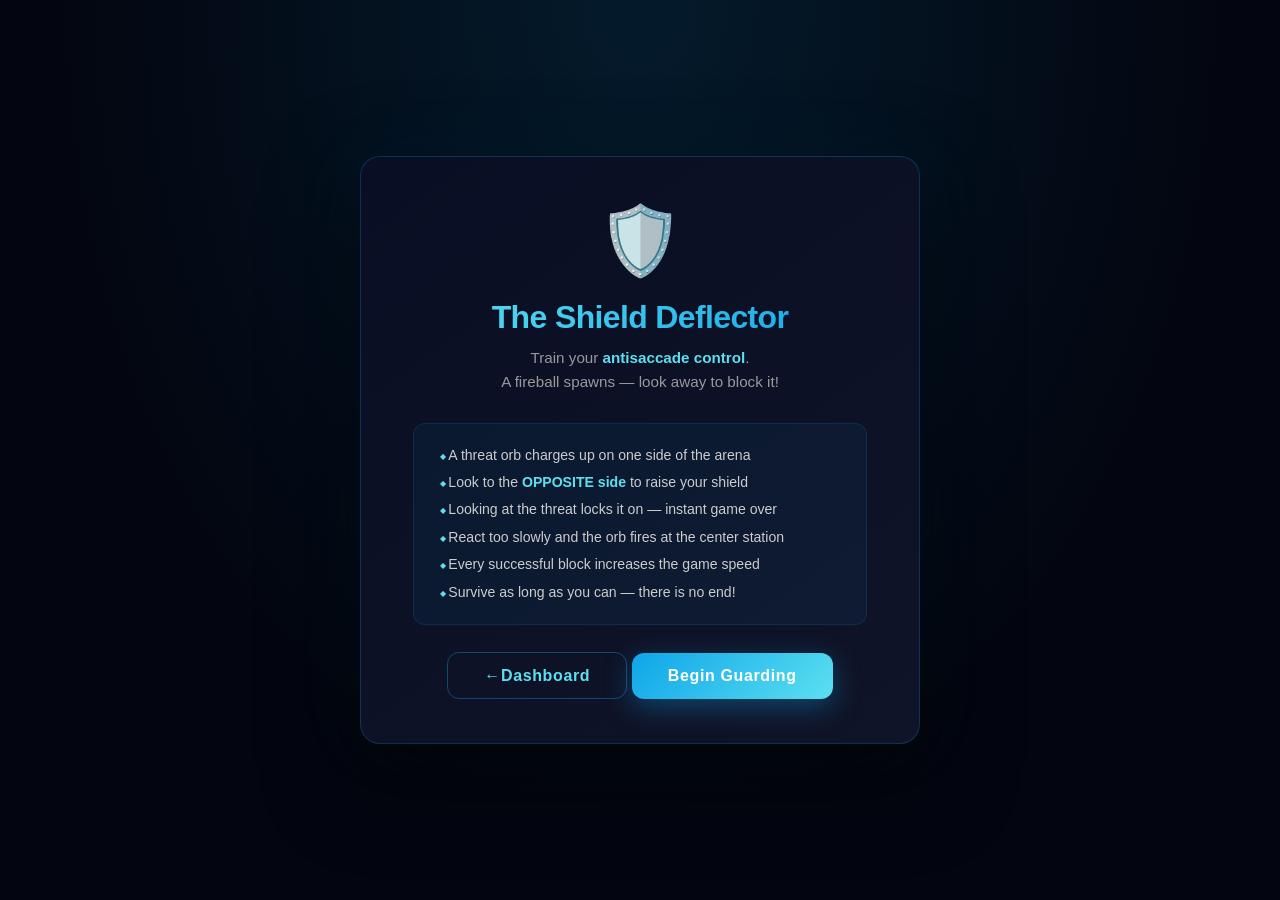
==== antisaccade-game.html @ 62e2c8c9 "Initial commit: NeuroGaze eye tracking app" ====
<!DOCTYPE html>
<html lang="en">
<head>
  <meta charset="UTF-8" />
  <meta name="viewport" content="width=device-width, initial-scale=1.0" />
  <title>The Shield Deflector — NeuroGaze</title>
  <script src="js/webgazer.js"></script>
  <link rel="stylesheet" href="css/antisaccade-game.css">

</head>
<body>

<!-- Optional gaze dot -->
<div id="gaze-dot"></div>

<!-- Screen overlays -->
<div id="fail-flash"></div>
<div id="success-flash"></div>

<!-- Floating labels -->
<div id="combo-label"></div>
<div id="speedup-label">⚡ FASTER!</div>

<!-- INTRO -->
<div id="screen-intro" class="screen active">
  <div class="intro-card">
    <div class="intro-icon">🛡️</div>
    <div class="intro-title">The Shield Deflector</div>
    <div class="intro-subtitle">
      Train your <strong style="color:#5ce0f0">antisaccade control</strong>.<br>
      A fireball spawns — look away to block it!
    </div>
    <ul class="intro-rules">
      <li>A threat orb charges up on one side of the arena</li>
      <li>Look to the <strong style="color:#5ce0f0">OPPOSITE side</strong> to raise your shield</li>
      <li>Looking at the threat locks it on — instant game over</li>
      <li>React too slowly and the orb fires at the center station</li>
      <li>Every successful block increases the game speed</li>
      <li>Survive as long as you can — there is no end!</li>
    </ul>
    <a href="dashboard.html" class="btn btn-ghost" style="margin-top:8px;">&#8592;Dashboard</a>
    <button class="btn" id="btn-start">Begin Guarding</button>
  </div>
</div>

<!-- CALIBRATING  -->
<div id="screen-calibrating" class="screen">
  <div class="cal-spinner"></div>
  <div class="cal-msg" id="cal-msg">Initialising eye tracker…</div>
</div>

<!-- GAME -->
<div id="screen-game" class="screen">

  <!-- HUD -->
  <div class="sdf-hud">
    <div class="hud-item">
      <span class="hud-label">Blocks</span>
      <span class="hud-value accent" id="hud-score">0</span>
    </div>
    <div class="hud-item">
      <span class="hud-label">Streak</span>
      <span class="hud-value" id="hud-streak">0</span>
    </div>
    <div class="hud-item">
      <span class="hud-label">Speed</span>
      <span class="hud-value" id="hud-speed">1.0×</span>
    </div>
    <div class="hud-item">
      <span class="hud-label">Best</span>
      <span class="hud-value accent" id="hud-best">0</span>
    </div>
  </div>

  <!-- Arena -->
  <div id="sdf-arena">

    <!-- Left shield with threat orb slot -->
    <div class="shield-zone" id="shield-left">
      <div class="shield-ring-outer" id="ring-outer-left"></div>
      <div class="shield-ring-mid"   id="ring-mid-left"></div>
      <div class="shield-disc"       id="disc-left"></div>
      <div class="zone-orb"          id="orb-left"></div>
      <div class="shield-glyph">🛡</div>
      <div class="shield-label">Shield L</div>
    </div>

    <!-- Center station with reaction timer ring -->
    <div id="center-station">
      <svg id="timer-svg" viewBox="0 0 92 92">
        <circle cx="46" cy="46" r="40"
          fill="none" stroke="rgba(255,255,255,0.04)" stroke-width="4"/>
        <circle id="timer-ring" cx="46" cy="46" r="40"
          fill="none" stroke="#5ce0f0" stroke-width="4"
          stroke-linecap="round"
          stroke-dasharray="251.3"
          stroke-dashoffset="0"
          transform="rotate(-90 46 46)"/>
      </svg>
      <div id="station-core"></div>
    </div>

    <!-- Right shield with threat orb slot -->
    <div class="shield-zone" id="shield-right">
      <div class="shield-ring-outer" id="ring-outer-right"></div>
      <div class="shield-ring-mid"   id="ring-mid-right"></div>
      <div class="shield-disc"       id="disc-right"></div>
      <div class="zone-orb"          id="orb-right"></div>
      <div class="shield-glyph">🛡</div>
      <div class="shield-label">Shield R</div>
    </div>

  </div><!-- /sdf-arena -->

  <!-- LOOK LEFT / LOOK RIGHT hint -->
  <div id="direction-label"></div>

</div><!-- /screen-game -->

<!-- ███████████  GAME-OVER  ████████████████████████████████ -->
<div id="screen-gameover" class="screen">
  <div class="go-card">
    <div class="go-icon" id="go-icon">💥</div>
    <div class="go-title">Shield Broken!</div>
    <div class="go-reason" id="go-reason">The fireball slipped through</div>
    <div class="go-sub" id="go-sub"></div>
    <div class="go-scores">
      <div class="score-pill">
        <strong id="go-score">0</strong>
        Total Blocks
      </div>
      <div class="score-pill streak">
        <strong id="go-streak">0</strong>
        Best Streak
      </div>
      <div class="score-pill highlight">
        <strong id="go-best">0</strong>
        All-Time Best
      </div>
    </div>
    <div class="btn-row">
      <button class="btn" id="btn-retry">Try Again</button>
      <button class="btn btn-ghost" id="btn-menu">← Menu</button>
    </div>
  </div>
</div>

<script src="js/settings-panel.js"></script>
<script src="js/antisaccade-game.js"></script>
</body>
</html>
---- css/antisaccade-game.css ----
/* ── Reset & Base ──────────────────────────────────────── */
    *, *::before, *::after { box-sizing: border-box; margin: 0; padding: 0; }

    body {
      background: #030610;
      color: #e0e0e0;
      font-family: -apple-system, BlinkMacSystemFont, 'Segoe UI', Roboto, 'Helvetica Neue', Arial, sans-serif;
      min-height: 100vh;
      overflow: hidden;
      user-select: none;
    }

    /* ── Screen system ────────────────────────────────────── */
    .screen { display: none; position: fixed; inset: 0; }
    .screen.active { display: flex; }

    /* ────────────────────────────────────────────────────────
       INTRO SCREEN
    ──────────────────────────────────────────────────────── */
    #screen-intro {
      flex-direction: column;
      align-items: center;
      justify-content: center;
      background: radial-gradient(ellipse at 50% 0%, rgba(14,165,233,0.13) 0%, transparent 65%), #030610;
    }

    .intro-card {
      background: linear-gradient(145deg, #0a0e24, #101428);
      border: 1px solid rgba(14,165,233,0.22);
      border-radius: 20px;
      padding: 44px 52px;
      max-width: 560px;
      width: 90%;
      text-align: center;
      box-shadow: 0 30px 90px rgba(0,0,0,0.65), 0 0 80px rgba(14,165,233,0.06);
      max-height: 95vh;
      overflow-y: auto;
    }

    .intro-icon { font-size: 68px; margin-bottom: 18px; }

    .intro-title {
      font-size: 2rem;
      font-weight: 800;
      background: linear-gradient(135deg, #5ce0f0 0%, #0ea5e9 100%);
      -webkit-background-clip: text;
      -webkit-text-fill-color: transparent;
      background-clip: text;
      margin-bottom: 10px;
      letter-spacing: -0.02em;
    }

    .intro-subtitle {
      font-size: 0.95rem;
      color: #999;
      margin-bottom: 28px;
      line-height: 1.6;
    }

    .intro-rules {
      text-align: left;
      background: rgba(14,165,233,0.06);
      border: 1px solid rgba(14,165,233,0.14);
      border-radius: 12px;
      padding: 18px 22px;
      margin-bottom: 28px;
      font-size: 0.88rem;
      color: #ccc;
      line-height: 1.95;
    }
    .intro-rules li { list-style: none; padding-left: 4px; }
    .intro-rules li::before { content: '◆ '; color: #5ce0f0; font-size: 0.6em; vertical-align: middle; }

    /* ── Shared Buttons ───────────────────────────────────── */
    .btn {
      background: linear-gradient(135deg, #0ea5e9, #5ce0f0);
      border: none;
      border-radius: 12px;
      color: #fff;
      font-size: 1rem;
      font-weight: 700;
      padding: 14px 36px;
      cursor: pointer;
      letter-spacing: 0.04em;
      transition: opacity 0.18s, transform 0.15s, box-shadow 0.18s;
      box-shadow: 0 8px 28px rgba(14,165,233,0.35);
    }
    .btn:hover { opacity: 0.9; transform: translateY(-2px); box-shadow: 0 12px 40px rgba(14,165,233,0.5); }
    .btn:active { transform: translateY(0); }
    .btn-ghost {
      background: transparent;
      border: 1px solid rgba(14,165,233,0.38);
      color: #5ce0f0;
      box-shadow: none;
      text-decoration: none;
    }
    .btn-ghost:hover { background: rgba(14,165,233,0.1); box-shadow: none; }
    .btn-sm { padding: 10px 18px; font-size: 0.88rem; }

    /* ── Calibrating Screen ───────────────────────────────── */
    #screen-calibrating {
      flex-direction: column;
      align-items: center;
      justify-content: center;
      gap: 20px;
      background: #030610;
    }
    .cal-msg { font-size: 1.1rem; color: #5ce0f0; font-weight: 600; }
    .cal-spinner {
      width: 52px; height: 52px;
      border: 4px solid rgba(92,224,240,0.18);
      border-top-color: #5ce0f0;
      border-radius: 50%;
      animation: spin 0.9s linear infinite;
    }

    /* ────────────────────────────────────────────────────────
       GAME SCREEN
    ──────────────────────────────────────────────────────── */
    #screen-game {
      flex-direction: column;
      align-items: center;
      justify-content: center;
      background: #030610;
      overflow: hidden;
    }

    /* Animated scan-line grid */
    #screen-game::before {
      content: '';
      position: absolute;
      inset: 0;
      background-image:
        linear-gradient(rgba(14,165,233,0.035) 1px, transparent 1px),
        linear-gradient(90deg, rgba(14,165,233,0.035) 1px, transparent 1px);
      background-size: 64px 64px;
      pointer-events: none;
      animation: gridScroll 22s linear infinite;
      z-index: 0;
    }
    @keyframes gridScroll {
      0%   { transform: translateY(0); }
      100% { transform: translateY(64px); }
    }

    /* ── HUD Card ─────────────────────────────────────────── */
    .sdf-hud {
      position: fixed;
      top: 16px;
      left: 50%;
      transform: translateX(-50%);
      display: flex;
      align-items: center;
      justify-content: center;
      gap: 0;
      padding: 8px 6px;
      background: linear-gradient(145deg, rgba(10,14,36,0.92), rgba(16,20,40,0.92));
      backdrop-filter: blur(16px);
      -webkit-backdrop-filter: blur(16px);
      border: 1px solid rgba(14,165,233,0.22);
      border-radius: 16px;
      box-shadow: 0 8px 32px rgba(0,0,0,0.55), 0 0 0 0.5px rgba(14,165,233,0.08);
      z-index: 10;
      white-space: nowrap;
    }
    .hud-item {
      display: flex; flex-direction: column; align-items: center; gap: 1px;
      padding: 4px 20px;
    }
    .hud-item + .hud-item { border-left: 1px solid rgba(14,165,233,0.14); }
    .hud-label { font-size: 0.58rem; text-transform: uppercase; letter-spacing: 0.12em; color: #3a4a5a; }
    .hud-value { font-size: 0.95rem; font-weight: 700; color: #e0e0e0; transition: color 0.3s; }
    .hud-value.accent {
      background: linear-gradient(135deg, #5ce0f0, #0ea5e9);
      -webkit-background-clip: text;
      -webkit-text-fill-color: transparent;
      background-clip: text;
    }
    .hud-value.streak-fire {
      background: linear-gradient(135deg, #ffcc00, #ff9500);
      -webkit-background-clip: text;
      -webkit-text-fill-color: transparent;
      background-clip: text;
    }

    /* ── Arena ────────────────────────────────────────────── */
    #sdf-arena {
      position: relative;
      width: 100vw;
      height: 100vh;
      z-index: 1;
    }

    /* Horizontal divider track line */
    #sdf-arena::after {
      content: '';
      position: absolute;
      top: 50%; left: 8%; right: 8%;
      height: 1px;
      background: linear-gradient(90deg,
        transparent 0%,
        rgba(14,165,233,0.12) 15%,
        rgba(14,165,233,0.12) 85%,
        transparent 100%);
      pointer-events: none;
      transform: translateY(-50%);
    }

    /* ────────────────────────────────────────────────────────
       SHIELD ZONES
    ──────────────────────────────────────────────────────── */
    .shield-zone {
      position: absolute;
      top: 50%;
      transform: translateY(-50%);
      width: 176px;
      height: 176px;
      display: flex;
      flex-direction: column;
      align-items: center;
      justify-content: center;
      z-index: 5;
    }
    #shield-left  { left:  4%; }
    #shield-right { right: 4%; }

    /* Outer dashed ring — slow counter-rotation */
    .shield-ring-outer {
      position: absolute; inset: 0;
      border-radius: 50%;
      border: 2px dashed rgba(92,224,240,0.2);
      animation: shieldIdleSpin 10s linear infinite;
      transition: border-color 0.3s, border-style 0.3s;
    }
    #shield-right .shield-ring-outer { animation-direction: reverse; }

    /* Middle segmented ring */
    .shield-ring-mid {
      position: absolute; inset: 14px;
      border-radius: 50%;
      border: 1.5px solid rgba(92,224,240,0.12);
      animation: shieldIdleSpin 6s linear infinite reverse;
      transition: border-color 0.3s;
    }
    #shield-right .shield-ring-mid { animation-direction: normal; }

    /* Inner glow disc */
    .shield-disc {
      position: absolute; inset: 30px;
      border-radius: 50%;
      background: radial-gradient(circle, rgba(14,165,233,0.06) 0%, transparent 70%);
      border: 1px solid rgba(92,224,240,0.1);
      transition: all 0.25s ease;
    }

    /* Shield icon */
    .shield-glyph {
      position: relative; z-index: 3;
      font-size: 2.0rem;
      color: rgba(92,224,240,0.3);
      transition: color 0.25s, filter 0.25s, transform 0.3s;
      filter: drop-shadow(0 0 0px rgba(92,224,240,0));
    }
    .shield-label {
      position: relative; z-index: 3;
      margin-top: 4px;
      font-size: 0.58rem;
      font-weight: 700;
      letter-spacing: 0.20em;
      text-transform: uppercase;
      color: rgba(92,224,240,0.2);
      transition: color 0.3s;
    }

    /* Threat orb — inside its shield zone (hidden by default) */
    .zone-orb {
      position: absolute;
      width: 54px; height: 54px;
      top: 50%; left: 50%;
      transform: translate(-50%, -50%) scale(0);
      border-radius: 50%;
      background: radial-gradient(circle at 38% 36%, #ffee88, #ff8c00 42%, #cc3300 82%);
      box-shadow:
        0 0 0 5px rgba(255,160,0,0.18),
        0 0 22px 6px rgba(255,130,0,0.55),
        0 0 55px 10px rgba(255,80,0,0.25);
      z-index: 6;
      opacity: 0;
      transition: transform 0.25s cubic-bezier(0.2,0,0,1.4), opacity 0.2s ease;
      pointer-events: none;
    }
    .zone-orb.spawning {
      opacity: 1;
      transform: translate(-50%, -50%) scale(1);
      animation: orbCharge 0.3s ease-out;
    }
    /* Charge up: orb slowly grows while reaction window runs */
    .zone-orb.charging {
      opacity: 1;
      transform: translate(-50%, -50%) scale(1);
      animation: orbPulse 0.45s ease-in-out infinite alternate;
    }
    /* Overcharge at <30% remaining time */
    .zone-orb.critical {
      animation: orbCritical 0.22s ease-in-out infinite alternate;
    }
    /* Locked on to player's reflex gaze – dramatic zoom before fail */
    .zone-orb.locked-on {
      animation: orbLockOn 0.2s ease-in forwards;
    }

    @keyframes orbCharge {
      0%   { transform: translate(-50%,-50%) scale(0.3); }
      60%  { transform: translate(-50%,-50%) scale(1.12); }
      100% { transform: translate(-50%,-50%) scale(1); }
    }
    @keyframes orbPulse {
      0%   { box-shadow: 0 0 0 5px rgba(255,160,0,0.18), 0 0 22px 6px rgba(255,130,0,0.55), 0 0 55px 10px rgba(255,80,0,0.25); }
      100% { box-shadow: 0 0 0 10px rgba(255,160,0,0.12), 0 0 35px 12px rgba(255,130,0,0.75), 0 0 80px 16px rgba(255,80,0,0.4); }
    }
    @keyframes orbCritical {
      0%   { box-shadow: 0 0 0 8px rgba(255,80,0,0.28), 0 0 40px 14px rgba(255,60,0,0.8), 0 0 90px 20px rgba(255,0,0,0.5); filter: brightness(1.1); }
      100% { box-shadow: 0 0 0 16px rgba(255,40,0,0.18), 0 0 60px 20px rgba(255,40,0,1), 0 0 120px 28px rgba(200,0,0,0.6); filter: brightness(1.35); }
    }
    @keyframes orbLockOn {
      0%   { transform: translate(-50%,-50%) scale(1); }
      100% { transform: translate(-50%,-50%) scale(1.6); filter: brightness(2); }
    }

    /* ── STATE: gaze-on (player looking at this shield) ────── */
    .shield-zone.gaze-on .shield-ring-outer {
      border-color: rgba(92,224,240,0.55);
      border-style: solid;
    }
    .shield-zone.gaze-on .shield-ring-mid {
      border-color: rgba(92,224,240,0.35);
    }
    .shield-zone.gaze-on .shield-disc {
      background: radial-gradient(circle, rgba(92,224,240,0.2) 0%, transparent 70%);
      border-color: rgba(92,224,240,0.38);
      box-shadow: 0 0 30px rgba(92,224,240,0.16) inset;
    }
    .shield-zone.gaze-on .shield-glyph {
      color: rgba(92,224,240,0.85);
      filter: drop-shadow(0 0 10px rgba(92,224,240,0.6));
      transform: scale(1.08);
    }
    .shield-zone.gaze-on .shield-label { color: rgba(92,224,240,0.5); }

    /* ── STATE: threatened (orb charging here) ─────────────── */
    .shield-zone.threatened .shield-ring-outer {
      border-color: rgba(255,160,0,0.55);
      border-style: solid;
      animation: threatRingSpin 1.8s linear infinite;
    }
    .shield-zone.threatened .shield-ring-mid {
      border-color: rgba(255,160,0,0.3);
    }
    .shield-zone.threatened .shield-disc {
      background: radial-gradient(circle, rgba(255,120,0,0.14) 0%, transparent 70%);
      border-color: rgba(255,160,0,0.28);
    }
    .shield-zone.threatened .shield-glyph { color: rgba(255,160,0,0.55); }
    .shield-zone.threatened .shield-label { color: rgba(255,160,0,0.35); }

    @keyframes threatRingSpin {
      0%   { border-width: 2px; border-color: rgba(255,160,0,0.45); }
      50%  { border-width: 3px; border-color: rgba(255,180,0,0.7); box-shadow: 0 0 18px rgba(255,160,0,0.25); }
      100% { border-width: 2px; border-color: rgba(255,160,0,0.45); }
    }

    /* ── STATE: deflecting (success animation) ─────────────── */
    .shield-zone.deflecting .shield-ring-outer {
      border-color: rgba(92,224,240,0.95);
      border-style: solid;
      animation: deflectRingSpin 0.25s linear infinite;
    }
    .shield-zone.deflecting .shield-ring-mid {
      border-color: rgba(92,224,240,0.7);
      animation: deflectRingSpin 0.18s linear infinite reverse;
    }
    .shield-zone.deflecting .shield-disc {
      animation: deflectDiscFlash 0.65s ease-out forwards;
    }
    .shield-zone.deflecting .shield-glyph {
      color: #fff;
      filter: drop-shadow(0 0 18px rgba(92,224,240,0.95));
      animation: glyphBurst 0.55s ease-out forwards;
    }
    .shield-zone.deflecting .shield-label { color: #5ce0f0; }

    @keyframes deflectRingSpin { to { transform: rotate(360deg); } }
    @keyframes shieldIdleSpin  { to { transform: rotate(360deg); } }

    @keyframes deflectDiscFlash {
      0%   { background: radial-gradient(circle, rgba(92,224,240,0.7) 0%, rgba(92,224,240,0.2) 50%, transparent 75%);
             box-shadow: 0 0 55px 18px rgba(92,224,240,0.55); transform: scale(1); }
      35%  { background: radial-gradient(circle, rgba(255,255,255,0.9) 0%, rgba(92,224,240,0.6) 40%, transparent 70%);
             box-shadow: 0 0 85px 30px rgba(92,224,240,0.7); transform: scale(1.25); }
      100% { background: radial-gradient(circle, rgba(14,165,233,0.06) 0%, transparent 70%);
             box-shadow: 0 0 0 rgba(92,224,240,0); transform: scale(1); }
    }
    @keyframes glyphBurst {
      0%   { transform: scale(1); }
      30%  { transform: scale(1.5); }
      65%  { transform: scale(0.92); }
      100% { transform: scale(1); }
    }

    /* ── STATE: shield breached (fail — same-side gaze) ─────── */
    .shield-zone.breached .shield-ring-outer {
      border-color: rgba(255,59,48,0.7);
      border-style: solid;
      animation: breachPulse 0.18s ease-in-out 3;
    }
    .shield-zone.breached .shield-disc {
      background: radial-gradient(circle, rgba(255,59,48,0.45) 0%, transparent 70%);
      box-shadow: 0 0 40px rgba(255,59,48,0.4);
    }
    .shield-zone.breached .shield-glyph {
      color: rgba(255,59,48,0.9);
      filter: drop-shadow(0 0 14px rgba(255,59,48,0.8));
    }
    @keyframes breachPulse {
      0%, 100% { box-shadow: none; }
      50%       { box-shadow: 0 0 30px rgba(255,59,48,0.5); }
    }

    /* ────────────────────────────────────────────────────────
       CENTER STATION
    ──────────────────────────────────────────────────────── */
    #center-station {
      position: absolute;
      top: 50%; left: 50%;
      transform: translate(-50%, -50%);
      width: 92px; height: 92px;
      display: flex; align-items: center; justify-content: center;
      z-index: 4;
      pointer-events: none;
    }

    /* Timer SVG ring */
    #timer-svg {
      position: absolute;
      width: 100%; height: 100%;
      overflow: visible;
    }
    #timer-ring {
      transition: stroke 0.4s ease;
    }

    /* Station core glow */
    #station-core {
      position: relative;
      z-index: 2;
      width: 22px; height: 22px;
      border-radius: 50%;
      background: radial-gradient(circle, rgba(92,224,240,0.6), rgba(14,165,233,0.15));
      box-shadow: 0 0 14px 4px rgba(92,224,240,0.25), 0 0 30px rgba(14,165,233,0.15);
      animation: coreBreath 2.8s ease-in-out infinite alternate;
    }
    @keyframes coreBreath {
      0%   { box-shadow: 0 0 10px 3px rgba(92,224,240,0.2), 0 0 24px rgba(14,165,233,0.1); }
      100% { box-shadow: 0 0 20px 7px rgba(92,224,240,0.35), 0 0 50px rgba(14,165,233,0.25); }
    }
    #center-station.critical #station-core {
      background: radial-gradient(circle, rgba(255,200,0,0.85), rgba(255,100,0,0.3));
      animation: coreCritical 0.25s ease-in-out infinite alternate;
    }
    @keyframes coreCritical {
      0%   { box-shadow: 0 0 15px 5px rgba(255,180,0,0.5), 0 0 30px rgba(255,80,0,0.3); }
      100% { box-shadow: 0 0 30px 10px rgba(255,180,0,0.8), 0 0 60px rgba(255,40,0,0.5); }
    }
    #center-station.exploding #station-core {
      animation: coreExplode 0.5s ease-out forwards;
    }
    @keyframes coreExplode {
      0%   { transform: scale(1); opacity: 1; }
      40%  { transform: scale(3.5); box-shadow: 0 0 60px 20px rgba(255,59,48,0.9); opacity: 1; }
      100% { transform: scale(0.5); opacity: 0; }
    }

    /* ────────────────────────────────────────────────────────
       DIRECTION HINT LABEL
    ──────────────────────────────────────────────────────── */
    #direction-label {
      position: fixed;
      top: 78px;
      left: 50%;
      transform: translateX(-50%);
      z-index: 20;
      font-size: 0.88rem;
      font-weight: 800;
      letter-spacing: 0.14em;
      text-transform: uppercase;
      color: #5ce0f0;
      background: rgba(3,6,16,0.82);
      backdrop-filter: blur(8px);
      padding: 7px 20px;
      border-radius: 8px;
      border: 1px solid rgba(92,224,240,0.28);
      opacity: 0;
      transition: opacity 0.18s ease;
      pointer-events: none;
      white-space: nowrap;
    }
    #direction-label.visible { opacity: 1; }

    /* ────────────────────────────────────────────────────────
       FLOATING LABELS (combo, speed-up)
    ──────────────────────────────────────────────────────── */
    #combo-label {
      position: fixed;
      top: 50%; left: 50%;
      transform: translate(-50%, -50%);
      z-index: 30;
      font-size: 2.4rem;
      font-weight: 900;
      color: #ffcc00;
      text-shadow: 0 0 24px rgba(255,200,0,0.85), 0 0 48px rgba(255,150,0,0.4);
      pointer-events: none;
      opacity: 0;
      letter-spacing: -0.02em;
    }
    #combo-label.show {
      animation: comboPop 0.85s cubic-bezier(0.2,0,0,1.4) forwards;
    }
    @keyframes comboPop {
      0%   { opacity: 0; transform: translate(-50%, -50%) scale(0.35); }
      28%  { opacity: 1; transform: translate(-50%, -58%) scale(1.22); }
      60%  { opacity: 1; transform: translate(-50%, -65%) scale(1.0); }
      100% { opacity: 0; transform: translate(-50%, -75%) scale(0.9); }
    }

    #speedup-label {
      position: fixed;
      top: 84px; left: 50%;
      transform: translateX(-50%);
      z-index: 20;
      font-size: 0.76rem;
      font-weight: 700;
      letter-spacing: 0.16em;
      text-transform: uppercase;
      color: #ffaa00;
      pointer-events: none;
      opacity: 0;
    }
    #speedup-label.show {
      animation: speedupFade 1.4s ease-out forwards;
    }
    @keyframes speedupFade {
      0%   { opacity: 0; transform: translateX(-50%) translateY(0); }
      20%  { opacity: 1; transform: translateX(-50%) translateY(-5px); }
      70%  { opacity: 1; transform: translateX(-50%) translateY(-10px); }
      100% { opacity: 0; transform: translateX(-50%) translateY(-18px); }
    }

    /* ────────────────────────────────────────────────────────
       BURST PARTICLES
    ──────────────────────────────────────────────────────── */
    .burst-particle {
      position: fixed;
      border-radius: 50%;
      pointer-events: none;
      animation: burstFly var(--dur, 0.7s) ease-out forwards;
    }
    @keyframes burstFly {
      0%   { opacity: 1; transform: translate(0,0) scale(1); }
      100% { opacity: 0; transform: translate(var(--bx),var(--by)) scale(0.1); }
    }

    /* ────────────────────────────────────────────────────────
       FULL-SCREEN OVERLAYS
    ──────────────────────────────────────────────────────── */
    #fail-flash {
      position: fixed; inset: 0;
      background: transparent;
      pointer-events: none;
      z-index: 50;
    }
    #fail-flash.show { animation: failFlash 0.55s ease-out forwards; }
    @keyframes failFlash {
      0%   { background: rgba(255,59,48,0.48); }
      100% { background: rgba(255,59,48,0); }
    }

    #success-flash {
      position: fixed; inset: 0;
      background: transparent;
      pointer-events: none;
      z-index: 50;
    }
    #success-flash.show { animation: successFlash 0.4s ease-out forwards; }
    @keyframes successFlash {
      0%   { background: rgba(92,224,240,0.18); }
      100% { background: rgba(92,224,240,0); }
    }

    /* ────────────────────────────────────────────────────────
       GAME OVER SCREEN
    ──────────────────────────────────────────────────────── */
    #screen-gameover {
      flex-direction: column;
      align-items: center;
      justify-content: center;
      gap: 22px;
      background:
        radial-gradient(ellipse at 50% 35%, rgba(14,165,233,0.15) 0%, transparent 55%),
        radial-gradient(ellipse at 50% 72%, rgba(255,59,48,0.07) 0%, transparent 48%),
        #030610;
    }

    .go-card {
      background: linear-gradient(160deg, #060c18 0%, #070c1a 60%, #0a0e22 100%);
      border: 1px solid rgba(14,165,233,0.28);
      border-radius: 24px;
      padding: 44px 48px 40px;
      max-width: 480px;
      width: 90%;
      text-align: center;
      box-shadow: 0 32px 80px rgba(0,0,0,0.72), 0 0 50px rgba(14,165,233,0.08);
      animation: goPopIn 0.48s cubic-bezier(0.22, 1, 0.36, 1) both;
    }
    @keyframes goPopIn {
      0%   { opacity: 0; transform: scale(0.82) translateY(18px); }
      100% { opacity: 1; transform: scale(1)    translateY(0); }
    }

    .go-icon {
      width: 80px; height: 80px;
      border-radius: 50%;
      background: rgba(255,59,48,0.10);
      border: 1.5px solid rgba(255,59,48,0.28);
      box-shadow: 0 0 28px rgba(255,59,48,0.18);
      display: flex; align-items: center; justify-content: center;
      margin: 0 auto 20px;
      font-size: 40px;
      line-height: 1;
    }
    .go-title {
      font-size: 1.9rem; font-weight: 800;
      background: linear-gradient(135deg, #ff7a70 0%, #ff3b30 100%);
      -webkit-background-clip: text;
      -webkit-text-fill-color: transparent;
      background-clip: text;
      margin-bottom: 4px; letter-spacing: -0.03em;
    }
    .go-reason { font-size: 0.82rem; color: #444; margin-bottom: 4px; }
    .go-sub { font-size: 0.9rem; color: #666; margin-bottom: 26px; line-height: 1.65; }

    .go-scores {
      display: grid;
      grid-template-columns: repeat(auto-fit, minmax(120px, 1fr));
      gap: 10px;
      margin-bottom: 28px;
    }
    .score-pill {
      background: rgba(255,59,48,0.07);
      border: 1px solid rgba(255,59,48,0.18);
      border-radius: 14px;
      padding: 14px 10px 12px;
      font-size: 0.76rem;
      color: #666;
      letter-spacing: 0.01em;
    }
    .score-pill strong {
      color: #ff6b60;
      font-size: 1.55rem;
      font-weight: 800;
      display: block;
      margin-bottom: 4px;
      letter-spacing: -0.02em;
      line-height: 1.1;
    }
    .score-pill.highlight { background: rgba(14,165,233,0.08); border-color: rgba(14,165,233,0.24); }
    .score-pill.highlight strong { color: #5ce0f0; }
    .score-pill.streak { background: rgba(255,200,0,0.07); border-color: rgba(255,200,0,0.22); }
    .score-pill.streak strong { color: #ffcc00; }

    .btn-row { display: flex; gap: 12px; justify-content: center; flex-wrap: wrap; }
    .btn-row .btn, .btn-row .btn-ghost { flex: 1; min-width: 130px; }

    /* ── Gaze dot ─────────────────────────────────────────── */
    #gaze-dot {
      position: fixed;
      width: 14px; height: 14px;
      border-radius: 50%;
      background: rgba(92,224,240,0.5);
      border: 2px solid rgba(92,224,240,0.8);
      pointer-events: none;
      transform: translate(-50%, -50%);
      display: none;
      z-index: 9999;
      transition: left 0.05s linear, top 0.05s linear;
    }
    #gaze-dot.visible { display: block; }

    /* ── Settings Panel ───────────────────────────────────── */
    .gear-btn {
      position: fixed; top: 16px; right: 16px;
      z-index: 220;
      width: 42px; height: 42px; border-radius: 50%;
      background: rgba(3,6,16,0.82); backdrop-filter: blur(10px);
      -webkit-backdrop-filter: blur(10px);
      border: 1px solid rgba(14,165,233,0.18);
      cursor: pointer; color: #aaa;
      display: none; align-items: center; justify-content: center;
      transition: background 0.2s, color 0.2s, transform 0.4s;
      padding: 0;
    }
    .gear-btn.visible { display: flex; }
    .gear-btn:hover { background: rgba(10,20,40,0.96); color: #fff; }
    .gear-btn[aria-expanded="true"] { color: #5ce0f0; transform: rotate(60deg); }
    .gear-btn svg { width: 20px; height: 20px; }

    .settings-panel {
      position: fixed; top: 68px; right: 16px;
      z-index: 220;
      background: rgba(3,6,16,0.93); backdrop-filter: blur(16px);
      -webkit-backdrop-filter: blur(16px);
      border: 1px solid rgba(14,165,233,0.18); border-radius: 14px;
      padding: 10px 12px; min-width: 230px;
      box-shadow: 0 12px 40px rgba(0,0,0,0.55);
    }
    .settings-panel[hidden] { display: none; }
    .sp-section { display: flex; flex-direction: column; gap: 6px; }
    .sp-full-btn { width: 100%; text-align: left; box-sizing: border-box; }
    .sp-divider { height: 1px; background: rgba(255,255,255,0.07); margin: 8px 0; }
    .sp-row {
      display: flex; align-items: center; justify-content: space-between;
      padding: 5px 2px; font-size: 0.88rem; color: #777;
    }
    .toggle-btn {
      position: relative; width: 48px; height: 26px;
      background: rgba(255,255,255,0.08); border-radius: 13px;
      cursor: pointer; transition: background 0.3s; border: none; outline: none; flex-shrink: 0;
    }
    .toggle-btn:focus-visible { outline: 2px solid #0ea5e9; outline-offset: 2px; }
    .toggle-btn.on { background: #0ea5e9; }
    .toggle-btn::after {
      content: ''; position: absolute; top: 3px; left: 3px;
      width: 20px; height: 20px; background: #fff; border-radius: 50%;
      transition: transform 0.3s;
    }
    .toggle-btn.on::after { transform: translateX(22px); }

    /* ── Shared keyframes ─────────────────────────────────── */
    @keyframes spin { to { transform: rotate(360deg); } }
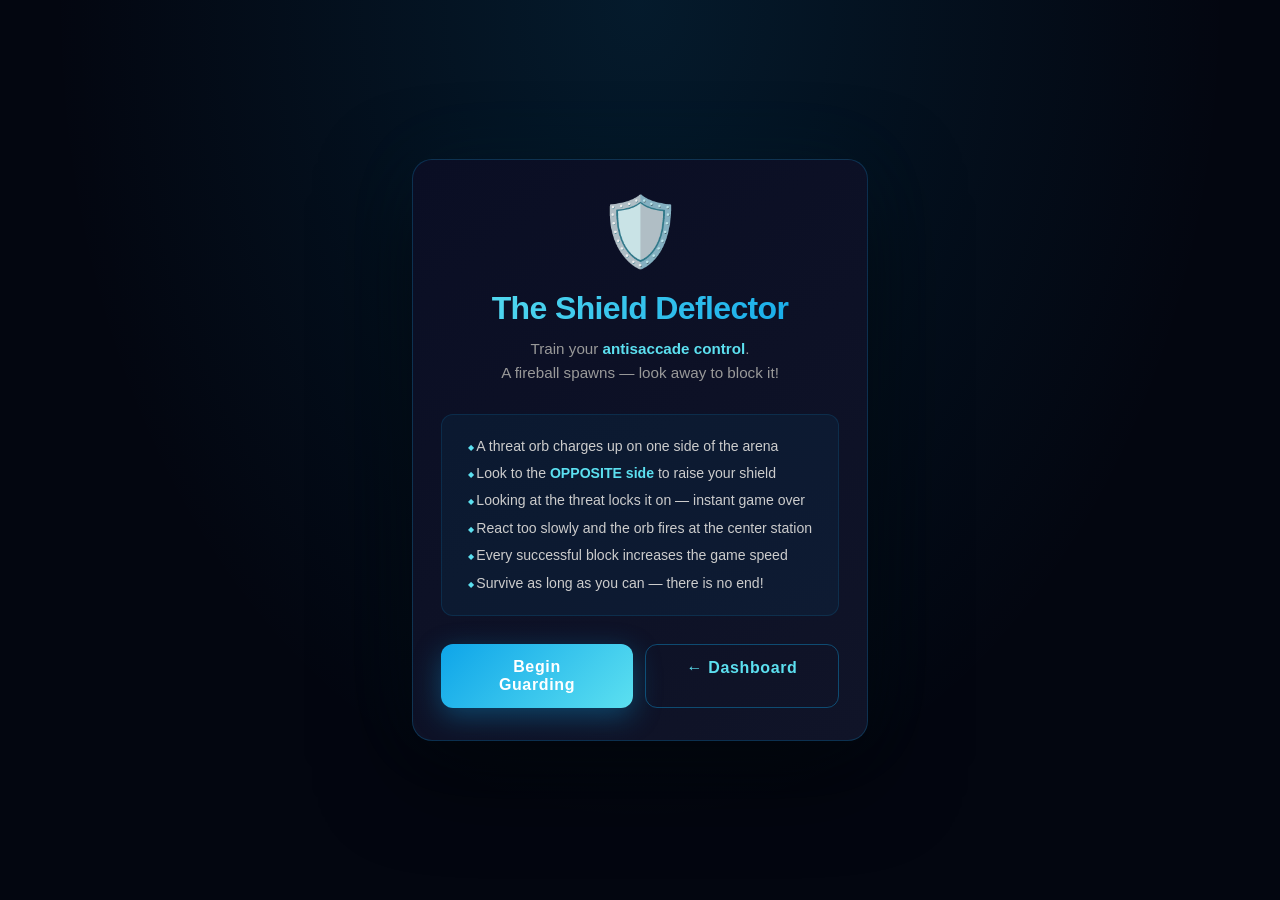
==== commit fabead2b: "fix: wrap game intro buttons in btn-row, stack on mobile" ====
--- a/antisaccade-game.html
+++ b/antisaccade-game.html
@@ -38,8 +38,10 @@
       <li>Every successful block increases the game speed</li>
       <li>Survive as long as you can — there is no end!</li>
     </ul>
-    <a href="dashboard.html" class="btn btn-ghost" style="margin-top:8px;">&#8592;Dashboard</a>
-    <button class="btn" id="btn-start">Begin Guarding</button>
+    <div class="btn-row" style="margin-top:1rem;">
+      <button class="btn" id="btn-start">Begin Guarding</button>
+      <a href="dashboard.html" class="btn btn-ghost">&#8592; Dashboard</a>
+    </div>
   </div>
 </div>
 
--- a/css/antisaccade-game.css
+++ b/css/antisaccade-game.css
@@ -746,3 +746,216 @@
 
     /* ── Shared keyframes ─────────────────────────────────── */
     @keyframes spin { to { transform: rotate(360deg); } }
+
+
+    /* ================================================================
+       RESPONSIVE — auto-adjusts for mobile and tablet
+       ================================================================ */
+    @media (max-width: 768px) {
+      .intro-card {
+        padding: 28px 24px;
+        max-width: calc(100vw - 32px);
+        max-height: 90vh;
+        overflow-y: auto;
+      }
+      .intro-title  { font-size: 1.6rem; }
+      .intro-rules  { padding: 12px 16px; }
+      .go-card, .levelup-card {
+        padding: 28px 22px;
+        max-width: calc(100vw - 32px);
+      }
+      .go-title { font-size: 1.65rem; }
+      .go-scores { grid-template-columns: repeat(2, 1fr); }
+    }
+
+    @media (max-width: 480px) {
+      .intro-card     { padding: 18px 14px; }
+      .intro-title    { font-size: 1.3rem; }
+      .intro-icon     { font-size: 48px; margin-bottom: 12px; }
+      .intro-subtitle { font-size: 0.85rem; }
+      .intro-rules    { font-size: 0.82rem; padding: 10px 12px; }
+
+      .btn-primary { padding: 12px 22px; font-size: 0.92rem; width: 100%; }
+      .btn-sm      { width: 100%; text-align: center; }
+
+      /* HUD compact */
+      .hud       { padding: 5px 6px; gap: 0; }
+      .hud-item  { padding: 3px 8px; }
+      .hud-label { font-size: 0.5rem; }
+      .hud-value { font-size: 0.8rem; }
+
+      /* End / level-up card */
+      .go-card, .levelup-card { padding: 18px 14px; }
+      .go-icon  { width: 58px; height: 58px; font-size: 28px; margin-bottom: 14px; }
+      .go-title { font-size: 1.2rem; }
+      .go-sub   { font-size: 0.82rem; margin-bottom: 18px; }
+      .go-scores { grid-template-columns: 1fr 1fr; gap: 8px; }
+    }
+
+/* ── Portrait phone orientation ─────────────────────────────── */
+@media (max-width: 600px) and (orientation: portrait) {
+  /* Intro card: scrollable, not clipped */
+  .intro-card {
+    max-width: calc(100vw - 20px);
+    max-height: none;
+    overflow-y: auto;
+    -webkit-overflow-scrolling: touch;
+  }
+  #screen-intro, #screen-gameover, #screen-levelup {
+    overflow-y: auto;
+    -webkit-overflow-scrolling: touch;
+    align-items: flex-start;
+    padding: 20px 0 40px;
+  }
+  .go-card, .levelup-card {
+    max-width: calc(100vw - 20px);
+  }
+  /* Stack button rows */
+  .btn-row {
+    flex-direction: column;
+    align-items: stretch;
+  }
+  .btn-row .btn, .btn-row .btn-ghost {
+    min-width: unset;
+    width: 100%;
+  }
+}
+
+
+/* ═══════════════════════════════════════════════════════════════════
+   MOBILE-FIRST OVERRIDES  (appended — these win via cascade)
+   Base = mobile default; min-width queries restore desktop behaviour
+   ═══════════════════════════════════════════════════════════════════ */
+
+/* Intro / gameover / levelup screens — allow natural scroll on mobile */
+#screen-intro,
+#screen-gameover,
+#screen-levelup {
+  overflow-y: auto;
+  -webkit-overflow-scrolling: touch;
+  align-items: flex-start;
+  justify-content: flex-start;
+  padding: 1.25rem 0 3rem;
+}
+
+/* Intro card — no fixed max-height on mobile; full-width with breathing room */
+.intro-card {
+  max-width: calc(100vw - 1.5rem);
+  width: 100%;
+  max-height: none;
+  overflow-y: visible;
+  padding: 1.25rem 1rem;
+  margin: 0 auto;
+}
+
+/* Ensure intro-card direct button children stack on mobile */
+.intro-card > .btn,
+.intro-card > a.btn {
+  display: flex;
+  width: 100%;
+  min-height: 52px;
+  align-items: center;
+  justify-content: center;
+  box-sizing: border-box;
+  margin: 0;
+}
+.intro-card > .btn + .btn,
+.intro-card > .btn + a.btn,
+.intro-card > a.btn + .btn {
+  margin-top: 0.75rem;
+}
+
+/* Gameover / result cards */
+.go-card {
+  max-width: calc(100vw - 1.5rem);
+  width: 100%;
+  max-height: none;
+  padding: 1.5rem 1.125rem;
+  margin: 0 auto;
+}
+
+/* Button rows — stack vertically on mobile */
+.btn-row {
+  display: flex;
+  flex-direction: column;
+  gap: 0.75rem;
+  width: 100%;
+}
+.btn-row .btn,
+.btn-row .btn-ghost {
+  min-width: unset;
+  width: 100%;
+  min-height: 52px;
+  font-size: 1rem;
+}
+
+/* Score pills grid — 2 columns on mobile */
+.go-scores {
+  grid-template-columns: 1fr 1fr;
+  gap: 8px;
+}
+
+/* HUD — reduce sizes on mobile */
+.gf-hud,
+.as-hud,
+.fs-hud,
+.dr-hud {
+  gap: 0.5rem;
+  padding: 0.5rem 0.75rem;
+  font-size: 0.8rem;
+}
+
+/* ── min-width: 640px (tablet+) ───────────────────────────── */
+@media (min-width: 640px) {
+  #screen-intro,
+  #screen-gameover,
+  #screen-levelup {
+    align-items: center;
+    justify-content: center;
+    padding: 2rem 0;
+  }
+
+  .intro-card {
+    max-width: 560px;
+    width: auto;
+    max-height: 95vh;
+    overflow-y: auto;
+    padding: 2rem 1.75rem;
+  }
+
+  .go-card {
+    max-width: 480px;
+    width: auto;
+    padding: 2rem 1.75rem;
+  }
+
+  .btn-row {
+    flex-direction: row;
+    justify-content: center;
+    flex-wrap: wrap;
+  }
+  .btn-row .btn,
+  .btn-row .btn-ghost {
+    width: auto;
+    min-width: 140px;
+    flex: 1;
+  }
+
+  /* Restore direct-child buttons in intro-card for tablet+ */
+  .intro-card > .btn,
+  .intro-card > a.btn {
+    display: inline-flex;
+    width: auto;
+    min-height: unset;
+  }
+  .intro-card > .btn + .btn,
+  .intro-card > .btn + a.btn,
+  .intro-card > a.btn + .btn {
+    margin-top: 0;
+    margin-left: 0.75rem;
+  }
+
+  .go-scores {
+    grid-template-columns: repeat(3, 1fr);
+  }
+}
